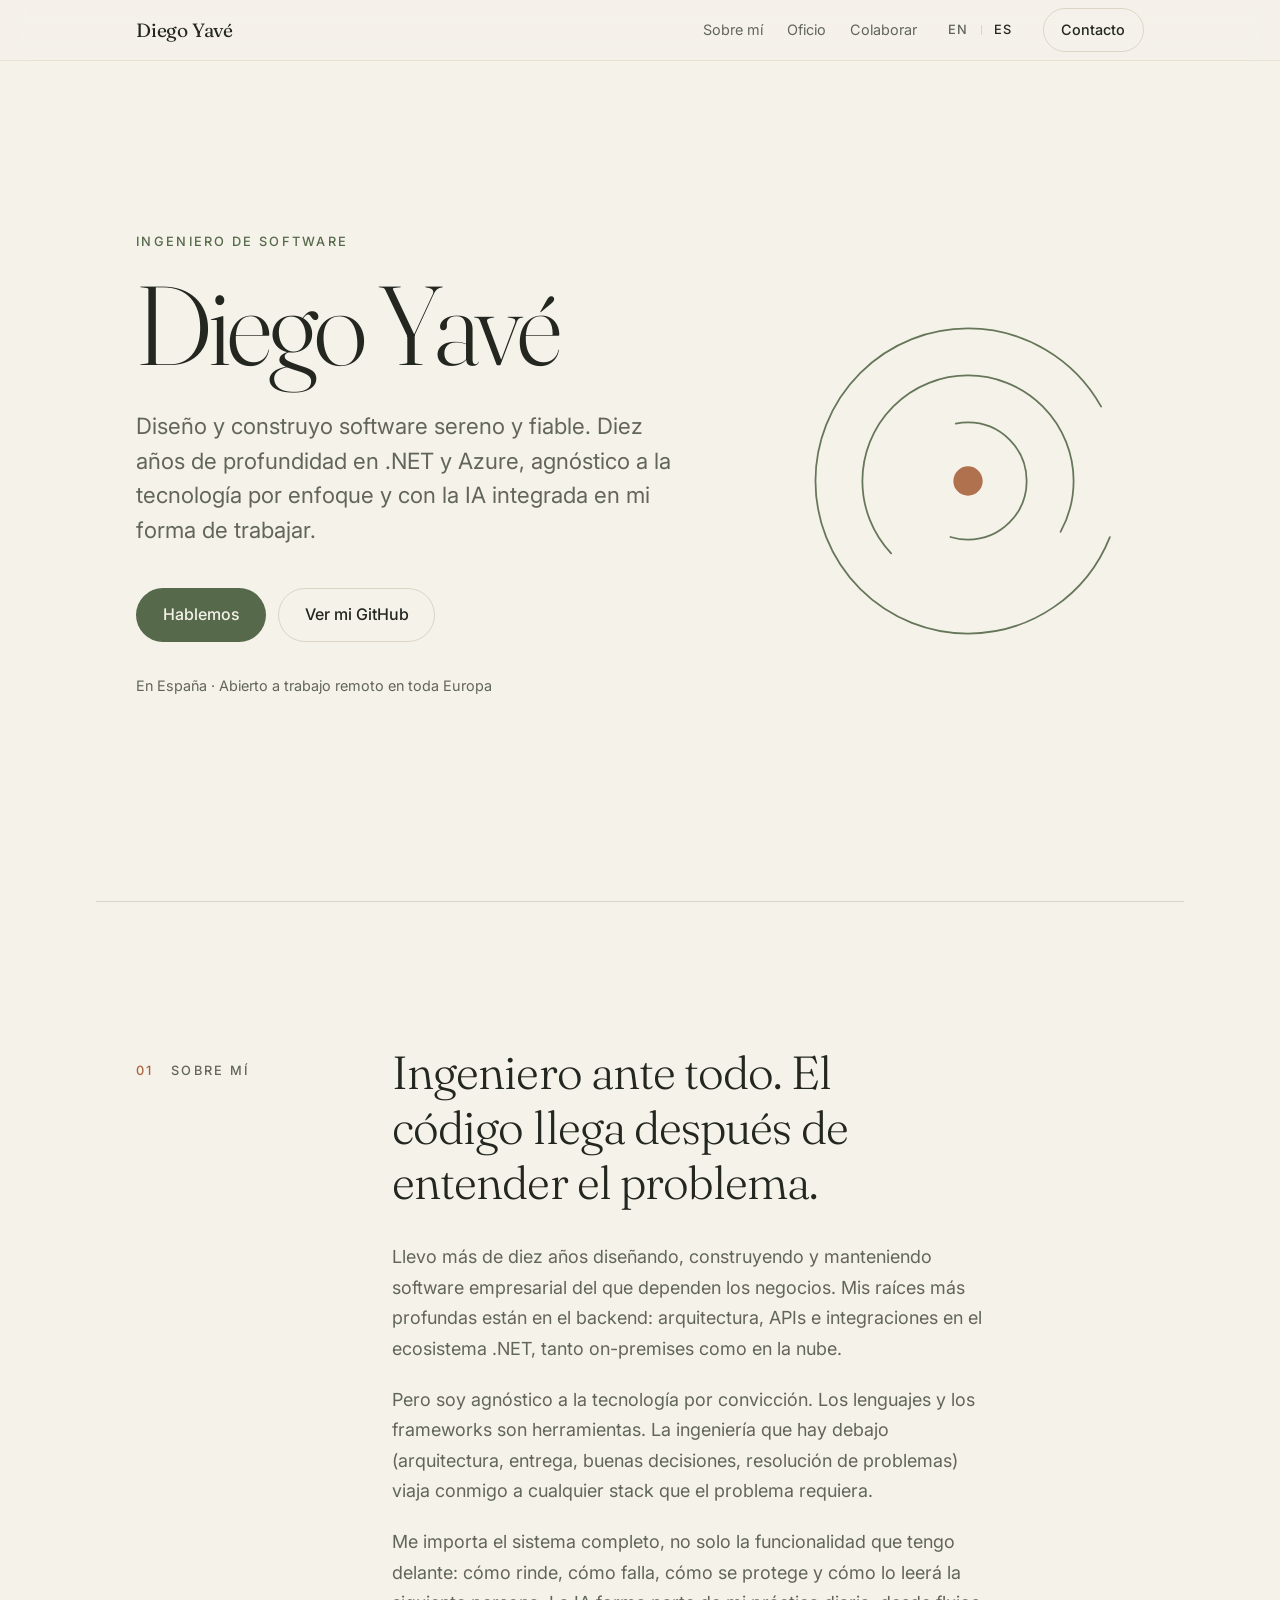
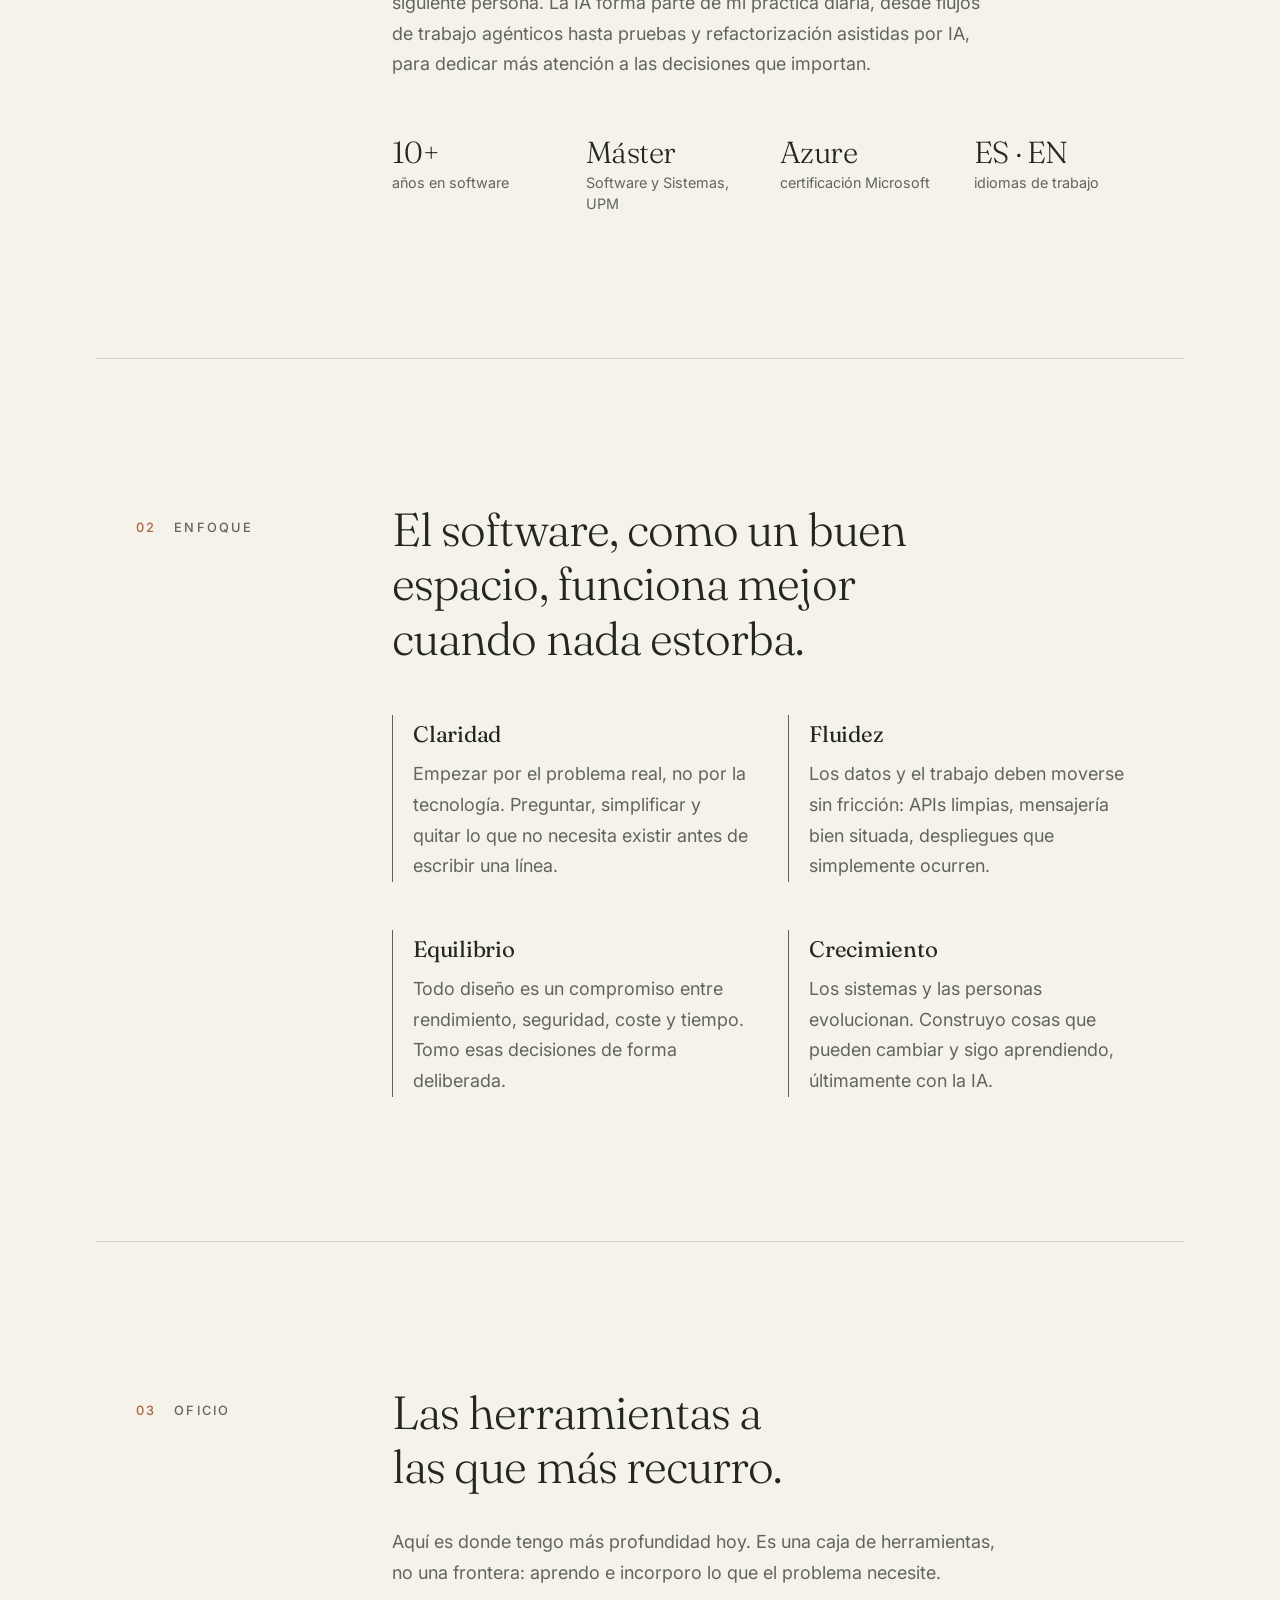
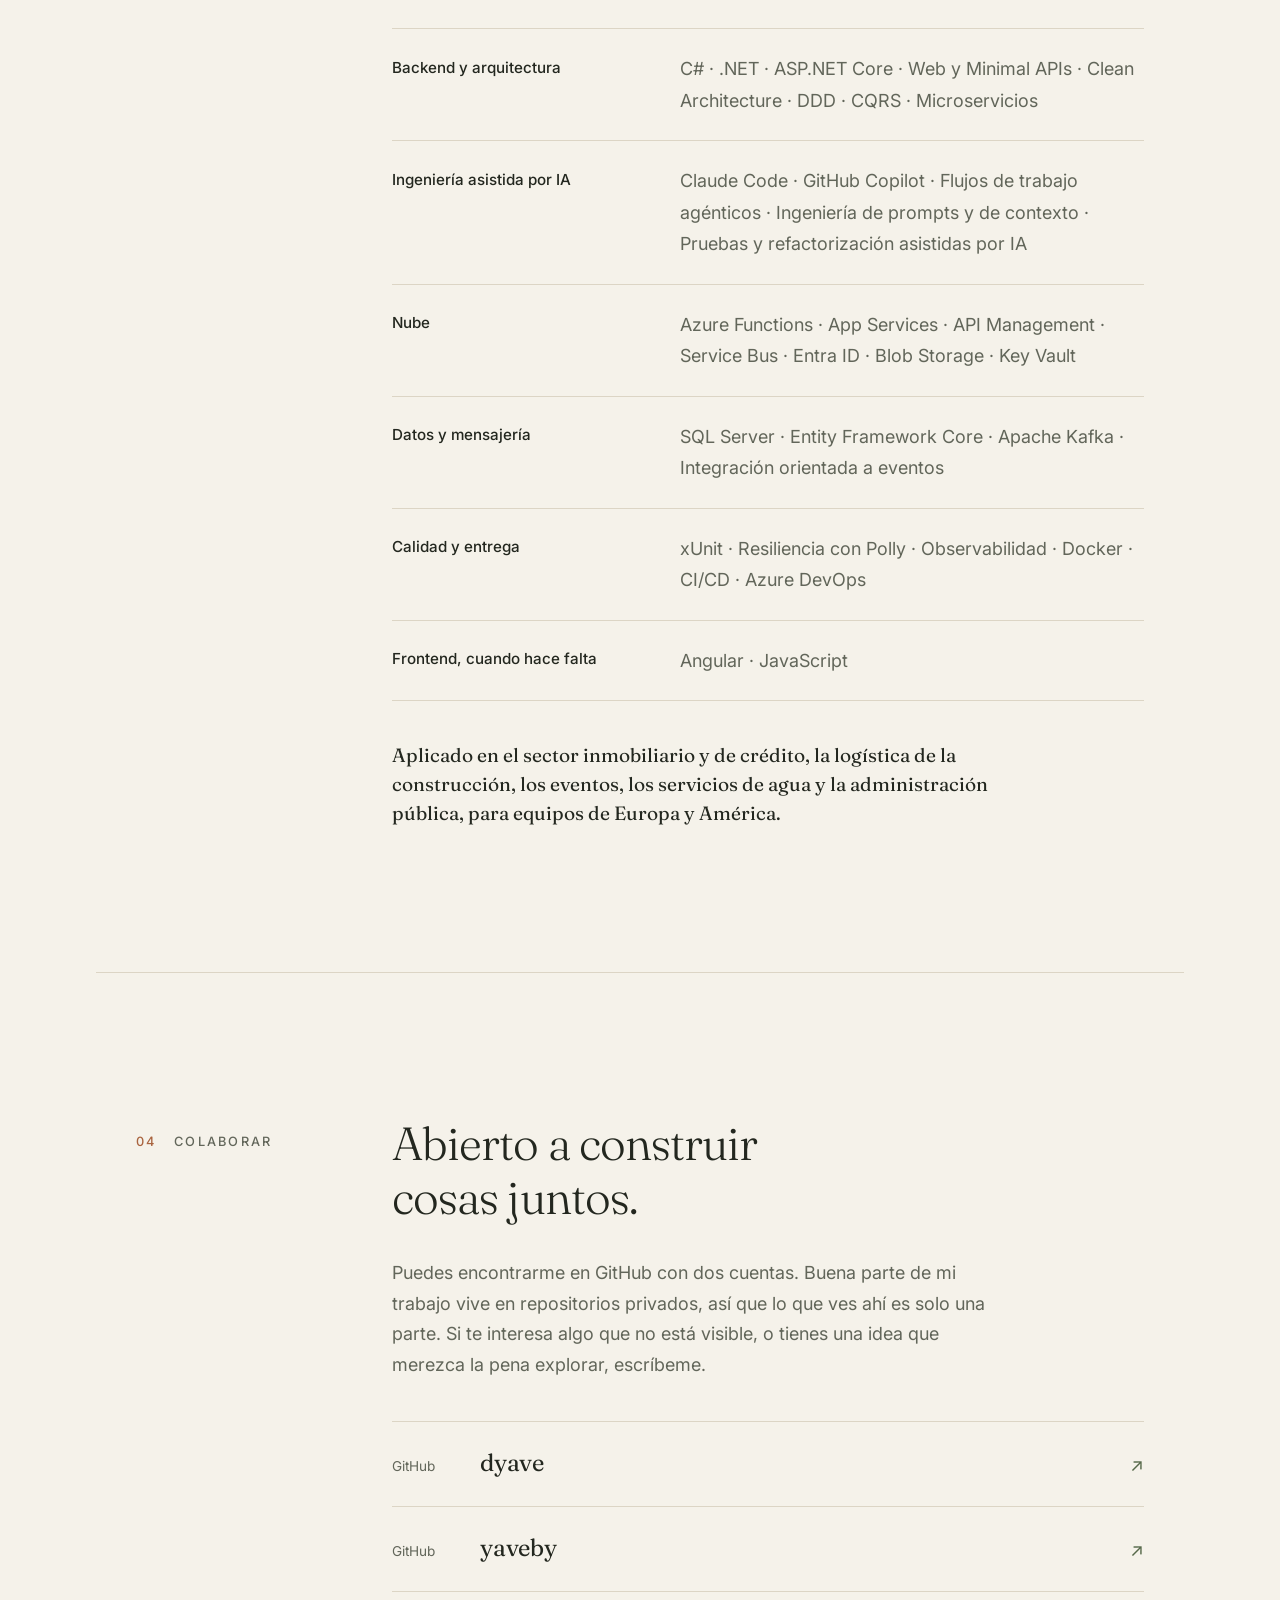
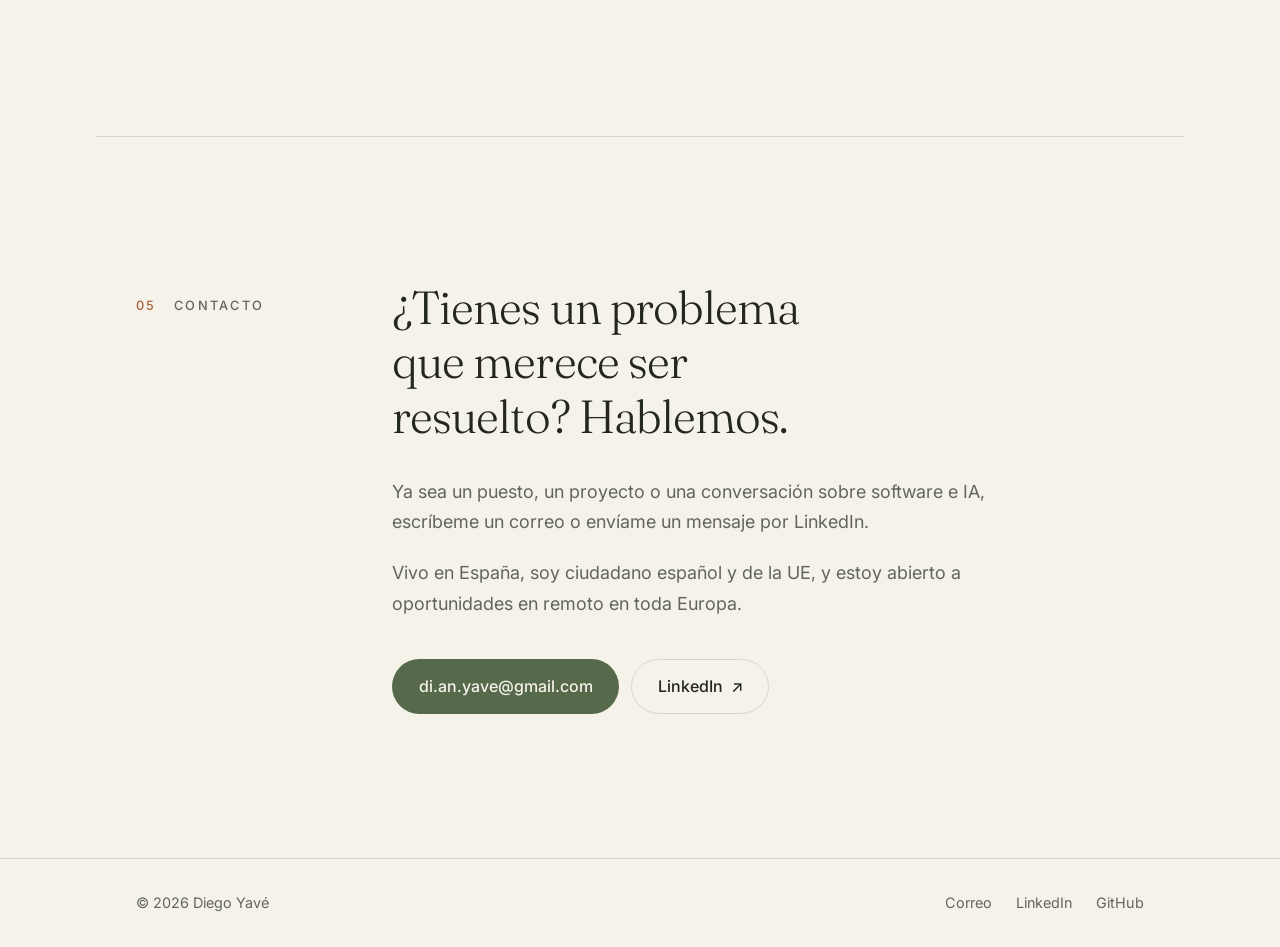
==== es/index.html @ c3388b30 "Add Spanish version and language switch Also reworks the copy to stress a technology-agnostic approa" ====
<!doctype html>
<html lang="es">
<head>
  <meta charset="utf-8">
  <meta name="viewport" content="width=device-width, initial-scale=1, viewport-fit=cover">
  <title>Diego Yavé — Ingeniero de software</title>
  <meta name="description" content="Diego Yavé es ingeniero de software con más de 10 años de experiencia: profundo en .NET y Azure, agnóstico a la tecnología por enfoque y con la IA integrada en su forma de trabajar.">
  <meta name="author" content="Diego Yavé">
  <meta name="theme-color" content="#f5f2ea" media="(prefers-color-scheme: light)">
  <meta name="theme-color" content="#171a15" media="(prefers-color-scheme: dark)">
  <link rel="canonical" href="https://yaveby.github.io/es/">
  <link rel="alternate" hreflang="en" href="https://yaveby.github.io/">
  <link rel="alternate" hreflang="es" href="https://yaveby.github.io/es/">
  <link rel="alternate" hreflang="x-default" href="https://yaveby.github.io/">

  <meta property="og:type" content="website">
  <meta property="og:locale" content="es_ES">
  <meta property="og:locale:alternate" content="en_GB">
  <meta property="og:url" content="https://yaveby.github.io/es/">
  <meta property="og:title" content="Diego Yavé — Ingeniero de software">
  <meta property="og:description" content="Software sereno y fiable. Diez años de profundidad en .NET y Azure, agnóstico a la tecnología por enfoque y con la IA integrada.">
  <meta name="twitter:card" content="summary">

  <link rel="icon" href="../favicon.svg" type="image/svg+xml">
  <link rel="preconnect" href="https://fonts.googleapis.com">
  <link rel="preconnect" href="https://fonts.gstatic.com" crossorigin>
  <link rel="stylesheet" href="https://fonts.googleapis.com/css2?family=Fraunces:opsz,wght@9..144,300..500&family=Inter:wght@400;500&display=swap">
  <link rel="stylesheet" href="../styles.css">
  <script>document.documentElement.classList.add('js');</script>
</head>
<body>
  <a class="skip" href="#main">Saltar al contenido</a>

  <header class="site-header">
    <div class="wrap bar">
      <a class="wordmark" href="#top" aria-label="Diego Yavé, volver arriba">Diego Yavé</a>
      <nav aria-label="Secciones">
        <a class="nav-link" href="#about">Sobre mí</a>
        <a class="nav-link" href="#craft">Oficio</a>
        <a class="nav-link" href="#collaborate">Colaborar</a>
        <span class="lang" role="group" aria-label="Idioma">
          <a href="../" lang="en" hreflang="en" aria-label="English version">EN</a>
          <span aria-current="true">ES</span>
        </span>
        <a class="nav-cta" href="#contact">Contacto</a>
      </nav>
    </div>
  </header>

  <main id="main">
    <!-- Hero -->
    <section class="hero wrap" id="top">
      <svg class="emblem" viewBox="0 0 120 120" aria-hidden="true" focusable="false">
        <circle cx="60" cy="60" r="52" pathLength="100" stroke-dasharray="86 14" stroke-dashoffset="-6"/>
        <circle cx="60" cy="60" r="36" pathLength="100" stroke-dasharray="70 30" stroke-dashoffset="-38"/>
        <circle cx="60" cy="60" r="20" pathLength="100" stroke-dasharray="58 42" stroke-dashoffset="-72"/>
        <circle class="seed" cx="60" cy="60" r="5"/>
      </svg>
      <p class="eyebrow">Ingeniero de software</p>
      <h1>Diego Yavé</h1>
      <p class="lede">
        Diseño y construyo software sereno y fiable. Diez años de profundidad en .NET y Azure,
        agnóstico a la tecnología por enfoque y con la IA integrada en mi forma de trabajar.
      </p>
      <div class="actions">
        <a class="btn btn-solid" href="#contact">Hablemos</a>
        <a class="btn btn-quiet" href="#collaborate">Ver mi GitHub</a>
      </div>
      <p class="meta">En España · Abierto a trabajo remoto en toda Europa</p>
    </section>

    <!-- Sobre mí -->
    <section class="section wrap" id="about">
      <p class="label reveal"><span>01</span> Sobre mí</p>
      <div class="body">
        <h2 class="reveal">Ingeniero ante todo. El código llega después de entender el problema.</h2>
        <p class="reveal">
          Llevo más de diez años diseñando, construyendo y manteniendo software empresarial del que dependen los negocios.
          Mis raíces más profundas están en el backend: arquitectura, APIs e integraciones en el ecosistema .NET,
          tanto on-premises como en la nube.
        </p>
        <p class="reveal">
          Pero soy agnóstico a la tecnología por convicción. Los lenguajes y los frameworks son herramientas.
          La ingeniería que hay debajo (arquitectura, entrega, buenas decisiones, resolución de problemas)
          viaja conmigo a cualquier stack que el problema requiera.
        </p>
        <p class="reveal">
          Me importa el sistema completo, no solo la funcionalidad que tengo delante: cómo rinde, cómo falla,
          cómo se protege y cómo lo leerá la siguiente persona. La IA forma parte de mi práctica diaria, desde
          flujos de trabajo agénticos hasta pruebas y refactorización asistidas por IA, para dedicar más
          atención a las decisiones que importan.
        </p>
        <ul class="facts reveal">
          <li><strong>10+</strong><span>años en software</span></li>
          <li><strong>Máster</strong><span>Software y Sistemas, UPM</span></li>
          <li><strong>Azure</strong><span>certificación Microsoft</span></li>
          <li><strong>ES · EN</strong><span>idiomas de trabajo</span></li>
        </ul>
      </div>
    </section>

    <!-- Enfoque -->
    <section class="section wrap" id="approach">
      <p class="label reveal"><span>02</span> Enfoque</p>
      <div class="body">
        <h2 class="reveal">El software, como un buen espacio, funciona mejor cuando nada estorba.</h2>
        <ol class="principles">
          <li class="reveal">
            <h3>Claridad</h3>
            <p>Empezar por el problema real, no por la tecnología. Preguntar, simplificar y quitar lo que no necesita existir antes de escribir una línea.</p>
          </li>
          <li class="reveal">
            <h3>Fluidez</h3>
            <p>Los datos y el trabajo deben moverse sin fricción: APIs limpias, mensajería bien situada, despliegues que simplemente ocurren.</p>
          </li>
          <li class="reveal">
            <h3>Equilibrio</h3>
            <p>Todo diseño es un compromiso entre rendimiento, seguridad, coste y tiempo. Tomo esas decisiones de forma deliberada.</p>
          </li>
          <li class="reveal">
            <h3>Crecimiento</h3>
            <p>Los sistemas y las personas evolucionan. Construyo cosas que pueden cambiar y sigo aprendiendo, últimamente con la IA.</p>
          </li>
        </ol>
      </div>
    </section>

    <!-- Oficio -->
    <section class="section wrap" id="craft">
      <p class="label reveal"><span>03</span> Oficio</p>
      <div class="body">
        <h2 class="reveal">Las herramientas a las que más recurro.</h2>
        <p class="reveal">
          Aquí es donde tengo más profundidad hoy. Es una caja de herramientas, no una frontera:
          aprendo e incorporo lo que el problema necesite.
        </p>
        <dl class="craft">
          <div class="reveal">
            <dt>Backend y arquitectura</dt>
            <dd>C# · .NET · ASP.NET Core · Web y Minimal APIs · Clean Architecture · DDD · CQRS · Microservicios</dd>
          </div>
          <div class="reveal">
            <dt>Ingeniería asistida por IA</dt>
            <dd>Claude Code · GitHub Copilot · Flujos de trabajo agénticos · Ingeniería de prompts y de contexto · Pruebas y refactorización asistidas por IA</dd>
          </div>
          <div class="reveal">
            <dt>Nube</dt>
            <dd>Azure Functions · App Services · API Management · Service Bus · Entra ID · Blob Storage · Key Vault</dd>
          </div>
          <div class="reveal">
            <dt>Datos y mensajería</dt>
            <dd>SQL Server · Entity Framework Core · Apache Kafka · Integración orientada a eventos</dd>
          </div>
          <div class="reveal">
            <dt>Calidad y entrega</dt>
            <dd>xUnit · Resiliencia con Polly · Observabilidad · Docker · CI/CD · Azure DevOps</dd>
          </div>
          <div class="reveal">
            <dt>Frontend, cuando hace falta</dt>
            <dd>Angular · JavaScript</dd>
          </div>
        </dl>

        <p class="note reveal">
          Aplicado en el sector inmobiliario y de crédito, la logística de la construcción, los eventos,
          los servicios de agua y la administración pública, para equipos de Europa y América.
        </p>
      </div>
    </section>

    <!-- Colaborar -->
    <section class="section wrap" id="collaborate">
      <p class="label reveal"><span>04</span> Colaborar</p>
      <div class="body">
        <h2 class="reveal">Abierto a construir cosas juntos.</h2>
        <p class="reveal">
          Puedes encontrarme en GitHub con dos cuentas. Buena parte de mi trabajo vive en repositorios privados,
          así que lo que ves ahí es solo una parte. Si te interesa algo que no está visible, o tienes una idea
          que merezca la pena explorar, escríbeme.
        </p>
        <ul class="links reveal">
          <li>
            <a href="https://github.com/dyave" target="_blank" rel="noopener">
              <span class="links-k">GitHub</span>
              <span class="links-v">dyave</span>
              <span class="arrow" aria-hidden="true">↗</span>
            </a>
          </li>
          <li>
            <a href="https://github.com/yaveby" target="_blank" rel="noopener">
              <span class="links-k">GitHub</span>
              <span class="links-v">yaveby</span>
              <span class="arrow" aria-hidden="true">↗</span>
            </a>
          </li>
        </ul>
      </div>
    </section>

    <!-- Contacto -->
    <section class="section wrap contact" id="contact">
      <p class="label reveal"><span>05</span> Contacto</p>
      <div class="body">
        <h2 class="reveal">¿Tienes un problema que merece ser resuelto? Hablemos.</h2>
        <p class="reveal">
          Ya sea un puesto, un proyecto o una conversación sobre software e IA,
          escríbeme un correo o envíame un mensaje por LinkedIn.
        </p>
        <p class="reveal">
          Vivo en España, soy ciudadano español y de la UE, y estoy abierto a oportunidades en remoto en toda Europa.
        </p>
        <div class="actions reveal">
          <a class="btn btn-solid" href="mailto:di.an.yave@gmail.com">di.an.yave@gmail.com</a>
          <a class="btn btn-quiet" href="https://www.linkedin.com/in/diego-yave/" target="_blank" rel="noopener">LinkedIn <span aria-hidden="true">↗</span></a>
        </div>
      </div>
    </section>
  </main>

  <footer class="site-footer">
    <div class="wrap foot">
      <p>© 2026 Diego Yavé</p>
      <p>
        <a href="mailto:di.an.yave@gmail.com">Correo</a>
        <a href="https://www.linkedin.com/in/diego-yave/" target="_blank" rel="noopener">LinkedIn</a>
        <a href="https://github.com/dyave" target="_blank" rel="noopener">GitHub</a>
      </p>
    </div>
  </footer>

  <script src="../script.js" defer></script>
</body>
</html>
---- styles.css ----
/* Diego Yavé — personal site
   Mobile-first. Natural palette: paper, ink, moss, clay. */

:root {
  --bg: #f5f2ea;
  --surface: #ede8dc;
  --ink: #23271f;
  --muted: #62665a;
  --line: #dcd5c5;
  --accent: #56694a;
  --clay: #a9643f;
  --on-accent: #f5f2ea;

  --serif: "Fraunces", "Iowan Old Style", "Palatino Linotype", Georgia, serif;
  --sans: "Inter", system-ui, -apple-system, "Segoe UI", Roboto, sans-serif;

  --gutter: 1.5rem;
  --space: clamp(4.5rem, 14vw, 9rem);
}

@media (prefers-color-scheme: dark) {
  :root {
    --bg: #171a15;
    --surface: #1f231c;
    --ink: #e9e6dc;
    --muted: #a5a899;
    --line: #31362c;
    --accent: #a6b895;
    --clay: #d39674;
    --on-accent: #171a15;
  }
}

*, *::before, *::after { box-sizing: border-box; }

html {
  scroll-behavior: smooth;
  scroll-padding-top: 4.5rem;
  -webkit-text-size-adjust: 100%;
}

body {
  margin: 0;
  background: var(--bg);
  color: var(--ink);
  font-family: var(--sans);
  font-size: 1.0625rem;
  line-height: 1.7;
  -webkit-font-smoothing: antialiased;
  text-rendering: optimizeLegibility;
}

h1, h2, h3, p, ul, ol, dl, dd { margin: 0; padding: 0; }
ul, ol { list-style: none; }
a { color: inherit; text-decoration: none; }

:focus-visible {
  outline: 2px solid var(--accent);
  outline-offset: 3px;
  border-radius: 4px;
}

.wrap {
  width: 100%;
  max-width: 68rem;
  margin-inline: auto;
  padding-inline: max(var(--gutter), env(safe-area-inset-left)) max(var(--gutter), env(safe-area-inset-right));
}

.skip {
  position: absolute;
  left: 1rem;
  top: -4rem;
  z-index: 20;
  padding: .6rem 1rem;
  background: var(--ink);
  color: var(--bg);
  border-radius: 999px;
}
.skip:focus { top: 1rem; }

/* Header ---------------------------------------------------- */

.site-header {
  position: sticky;
  top: 0;
  z-index: 10;
  background: color-mix(in srgb, var(--bg) 86%, transparent);
  -webkit-backdrop-filter: blur(12px);
  backdrop-filter: blur(12px);
  border-bottom: 1px solid color-mix(in srgb, var(--line) 60%, transparent);
}

.bar {
  display: flex;
  align-items: center;
  justify-content: space-between;
  min-height: 3.75rem;
}

.wordmark {
  font-family: var(--serif);
  font-size: 1.2rem;
  letter-spacing: -.01em;
  padding-block: .6rem;
}

nav { display: flex; align-items: center; gap: 1rem; }

.lang {
  display: inline-flex;
  align-items: center;
  font-size: .8rem;
  font-weight: 500;
  letter-spacing: .08em;
}
.lang > * { padding: .7rem .4rem; }
.lang [aria-current] { color: var(--ink); }
.lang a { color: var(--muted); transition: color .2s; }
.lang a:hover { color: var(--accent); }
.lang > * + *::before {
  content: "";
  display: inline-block;
  width: 1px;
  height: .8em;
  margin-right: .8rem;
  background: var(--line);
  vertical-align: -.05em;
}

.nav-link {
  display: none;
  font-size: .9rem;
  color: var(--muted);
  padding-block: .6rem;
  transition: color .2s;
}
.nav-link:hover { color: var(--ink); }

.nav-cta {
  font-size: .9rem;
  font-weight: 500;
  padding: .55rem 1.1rem;
  border: 1px solid var(--line);
  border-radius: 999px;
  transition: border-color .2s, background-color .2s;
}
.nav-cta:hover { border-color: var(--accent); background: var(--surface); }

/* Hero ------------------------------------------------------ */

.hero {
  padding-block: clamp(3.5rem, 12vw, 7rem) var(--space);
  min-height: calc(100svh - 3.75rem);
  display: flex;
  flex-direction: column;
  justify-content: center;
}

.emblem {
  width: 5.5rem;
  height: 5.5rem;
  margin-bottom: 2.5rem;
  fill: none;
  stroke: var(--accent);
  stroke-width: 1.25;
  stroke-linecap: round;
}
.emblem .seed { fill: var(--clay); stroke: none; }

.eyebrow {
  font-size: .8rem;
  font-weight: 500;
  letter-spacing: .18em;
  text-transform: uppercase;
  color: var(--accent);
  margin-bottom: 1rem;
}

h1 {
  font-family: var(--serif);
  font-weight: 300;
  font-size: clamp(3.25rem, 15vw, 7rem);
  line-height: 1;
  letter-spacing: -.035em;
}

.lede {
  margin-top: 1.75rem;
  max-width: 34rem;
  font-size: clamp(1.15rem, 4.4vw, 1.4rem);
  line-height: 1.55;
  color: var(--muted);
}

.actions {
  display: flex;
  flex-direction: column;
  gap: .75rem;
  margin-top: 2.5rem;
}

.meta {
  margin-top: 2rem;
  font-size: .9rem;
  color: var(--muted);
}

.btn {
  display: inline-flex;
  align-items: center;
  justify-content: center;
  gap: .5rem;
  min-height: 3.25rem;
  padding: .8rem 1.6rem;
  border-radius: 999px;
  font-weight: 500;
  font-size: 1rem;
  border: 1px solid transparent;
  transition: transform .2s, background-color .2s, border-color .2s;
}
.btn:active { transform: scale(.98); }
.btn-solid { background: var(--accent); color: var(--on-accent); }
.btn-solid:hover { background: color-mix(in srgb, var(--accent) 88%, var(--ink)); }
.btn-quiet { border-color: var(--line); }
.btn-quiet:hover { border-color: var(--accent); background: var(--surface); }

/* Sections -------------------------------------------------- */

.section {
  padding-block: var(--space);
  border-top: 1px solid var(--line);
}

.label {
  font-size: .8rem;
  font-weight: 500;
  letter-spacing: .18em;
  text-transform: uppercase;
  color: var(--muted);
  margin-bottom: 2rem;
}
.label span { color: var(--clay); margin-right: .75rem; }

h2 {
  font-family: var(--serif);
  font-weight: 300;
  font-size: clamp(1.85rem, 7.2vw, 2.9rem);
  line-height: 1.18;
  letter-spacing: -.02em;
  max-width: 22ch;
  margin-bottom: 2rem;
  text-wrap: balance;
}

.body > p {
  max-width: 38rem;
  color: var(--muted);
}
.body > p + p { margin-top: 1.25rem; }

/* Facts */
.facts {
  display: grid;
  grid-template-columns: 1fr 1fr;
  gap: 2rem 1.5rem;
  margin-top: 3.5rem;
}
.facts li { display: flex; flex-direction: column; gap: .25rem; }
.facts strong {
  font-family: var(--serif);
  font-weight: 300;
  font-size: 1.9rem;
  line-height: 1.1;
  letter-spacing: -.02em;
}
.facts span { font-size: .9rem; color: var(--muted); line-height: 1.4; }

/* Principles */
.principles {
  display: grid;
  gap: 2.75rem;
  margin-top: 3rem;
  counter-reset: p;
}
.principles li {
  counter-increment: p;
  padding-left: 1.25rem;
  border-left: 1px solid var(--accent);
}
.principles h3 {
  font-family: var(--serif);
  font-weight: 400;
  font-size: 1.4rem;
  letter-spacing: -.01em;
  margin-bottom: .4rem;
}
.principles p { color: var(--muted); max-width: 30rem; }

/* Craft */
.craft { margin-top: 2.5rem; border-bottom: 1px solid var(--line); }
.craft > div {
  padding-block: 1.5rem;
  border-top: 1px solid var(--line);
}
.craft dt {
  font-weight: 500;
  font-size: .95rem;
  margin-bottom: .45rem;
}
.craft dd { color: var(--muted); line-height: 1.75; }

.note {
  margin-top: 2.5rem;
  font-family: var(--serif);
  font-size: 1.2rem;
  line-height: 1.5;
  color: var(--ink) !important;
}

/* Link list */
.links { margin-top: 2.5rem; border-bottom: 1px solid var(--line); }
.links a {
  display: flex;
  align-items: baseline;
  gap: 1rem;
  padding-block: 1.35rem;
  border-top: 1px solid var(--line);
  transition: padding .25s;
}
.links-k { font-size: .85rem; color: var(--muted); width: 4.5rem; }
.links-v {
  font-family: var(--serif);
  font-size: 1.5rem;
  letter-spacing: -.01em;
  flex: 1;
}
.arrow { color: var(--accent); transition: transform .25s; }
.links a:hover { padding-inline: .5rem; }
.links a:hover .arrow { transform: translate(2px, -2px); }

/* Contact */
.contact h2 { max-width: 18ch; }

/* Footer ---------------------------------------------------- */

.site-footer {
  border-top: 1px solid var(--line);
  padding-block: 2rem calc(2rem + env(safe-area-inset-bottom));
  font-size: .9rem;
  color: var(--muted);
}
.foot {
  display: flex;
  flex-wrap: wrap;
  justify-content: space-between;
  gap: .75rem 1.5rem;
}
.foot a { margin-left: 1.25rem; padding-block: .5rem; }
.foot a:first-child { margin-left: 0; }
.foot a:hover { color: var(--ink); }

/* Reveal on scroll (only when JS is running) ---------------- */

.js .reveal {
  opacity: 0;
  transform: translateY(14px);
  transition: opacity .8s ease, transform .8s ease;
}
.js .reveal.in { opacity: 1; transform: none; }

@media (prefers-reduced-motion: reduce) {
  html { scroll-behavior: auto; }
  .js .reveal { opacity: 1; transform: none; transition: none; }
  * { transition: none !important; }
}

/* Wider screens --------------------------------------------- */

@media (min-width: 40rem) {
  :root { --gutter: 2.5rem; }
  .actions { flex-direction: row; }
  .facts { grid-template-columns: repeat(4, 1fr); }
  .principles { grid-template-columns: 1fr 1fr; gap: 3rem 2.5rem; }
  .nav-link { display: inline-block; }
  nav { gap: 1.5rem; }
}

@media (min-width: 60rem) {
  body { font-size: 1.125rem; }
  .hero { position: relative; }
  .emblem {
    position: absolute;
    right: var(--gutter);
    top: 50%;
    width: 22rem;
    height: 22rem;
    margin: 0;
    transform: translateY(-50%);
    stroke-width: .6;
    opacity: .9;
  }
  .section {
    display: grid;
    grid-template-columns: 14rem 1fr;
    gap: 2rem;
  }
  .label { margin: .9rem 0 0; }
  .craft > div {
    display: grid;
    grid-template-columns: 16rem 1fr;
    gap: 2rem;
  }
  .craft dt { margin: 0; padding-top: .1rem; }
}
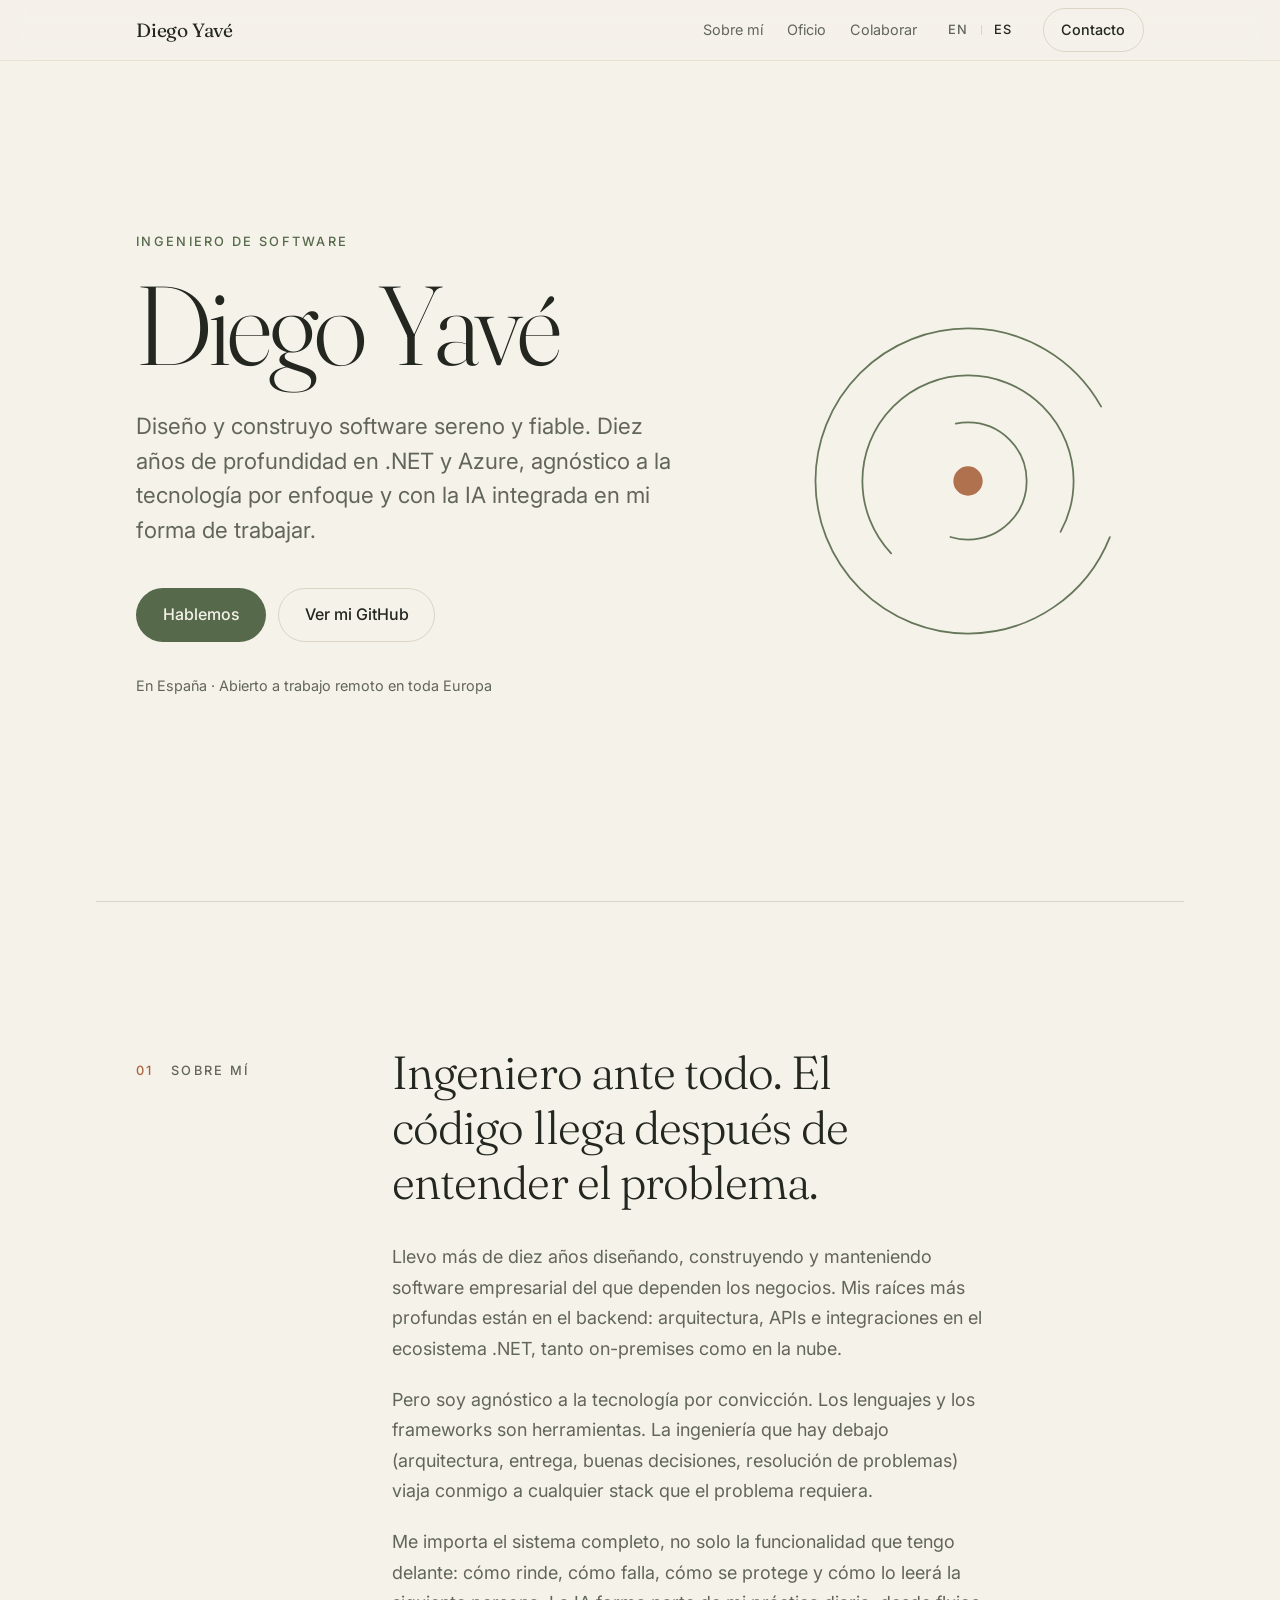
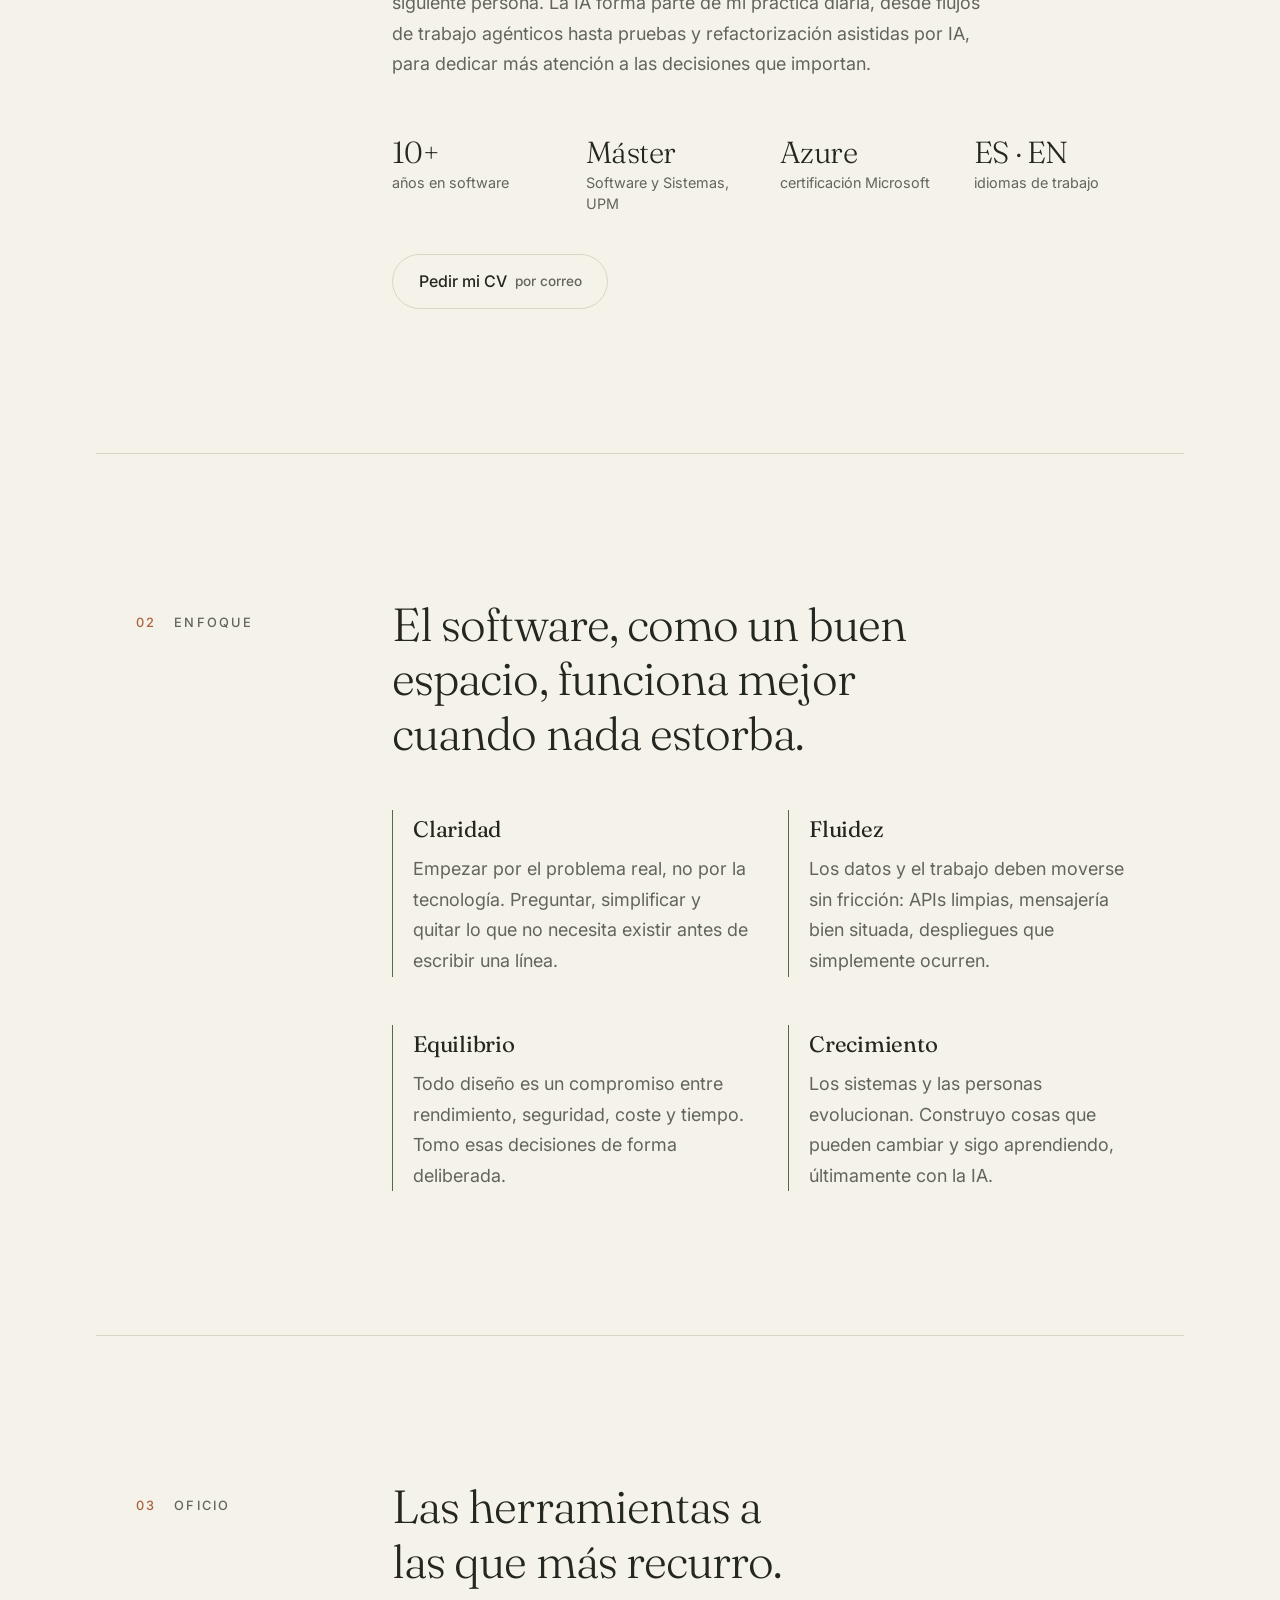
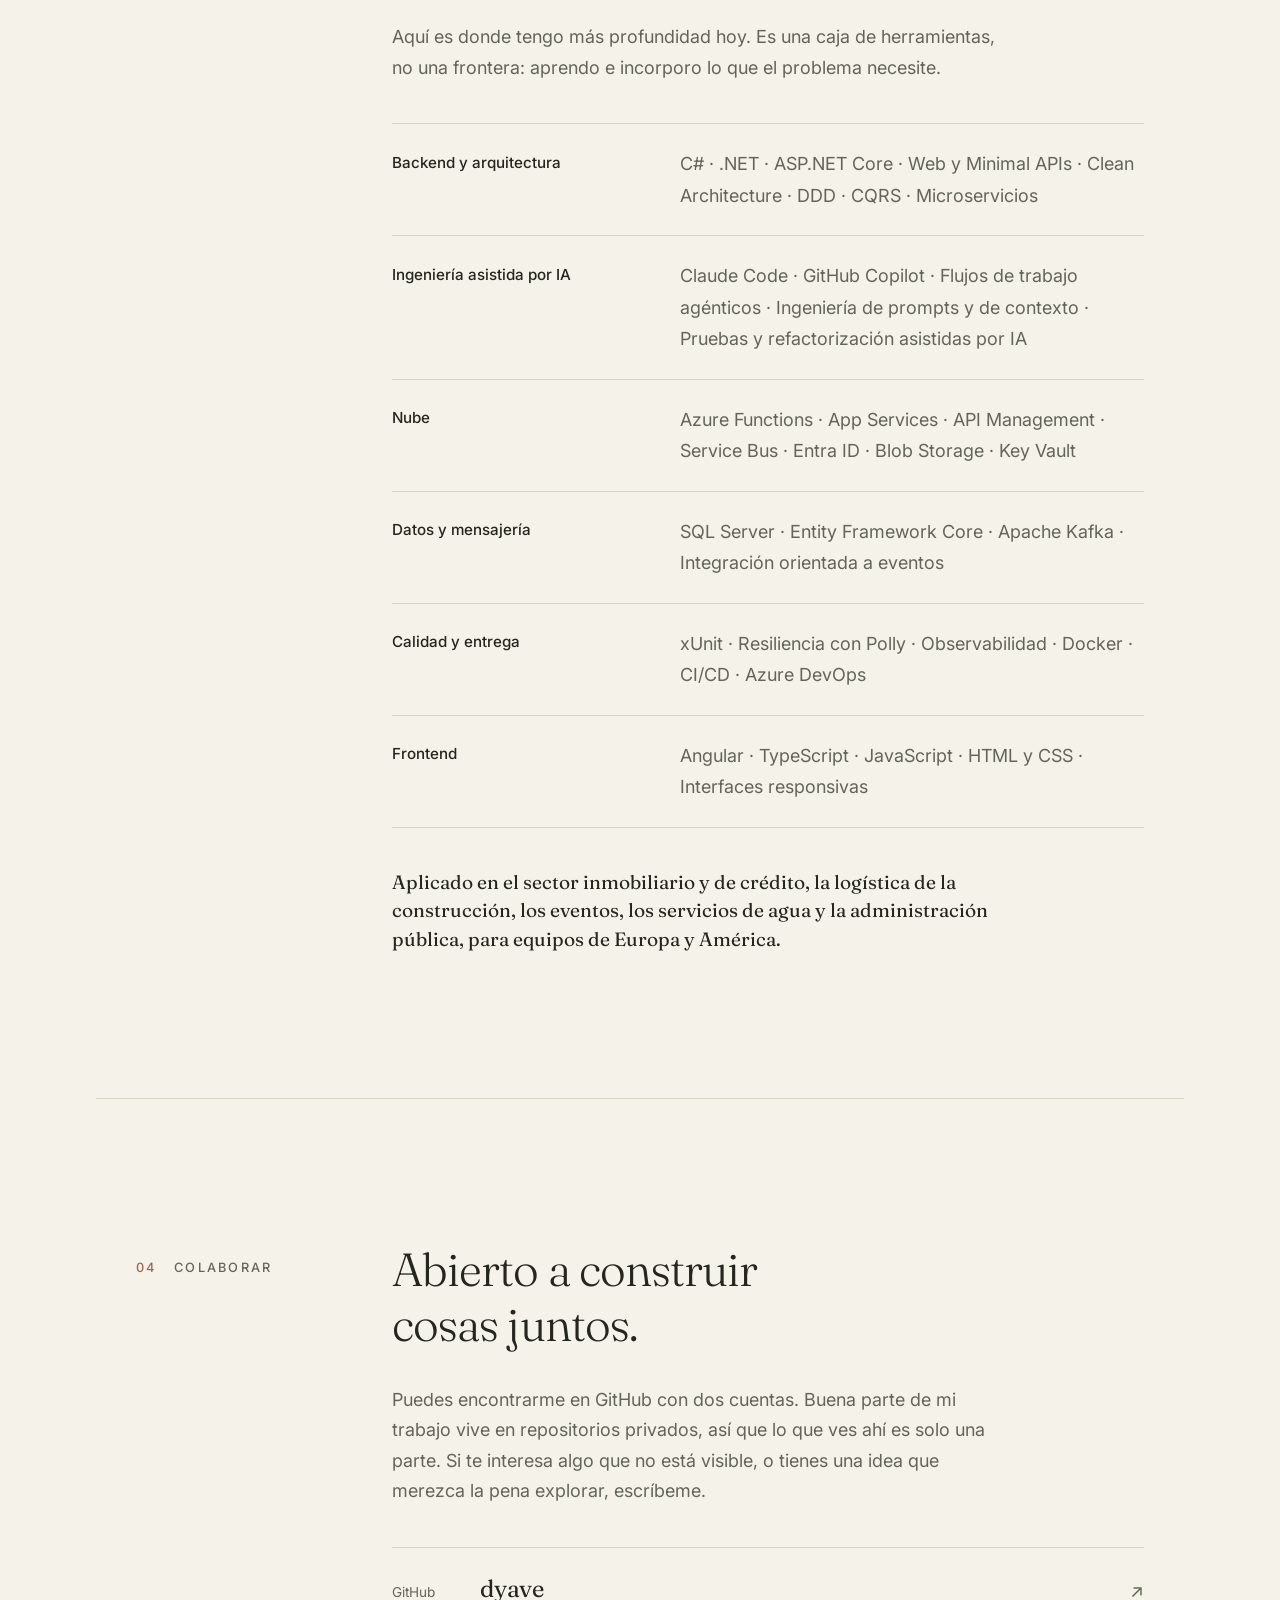
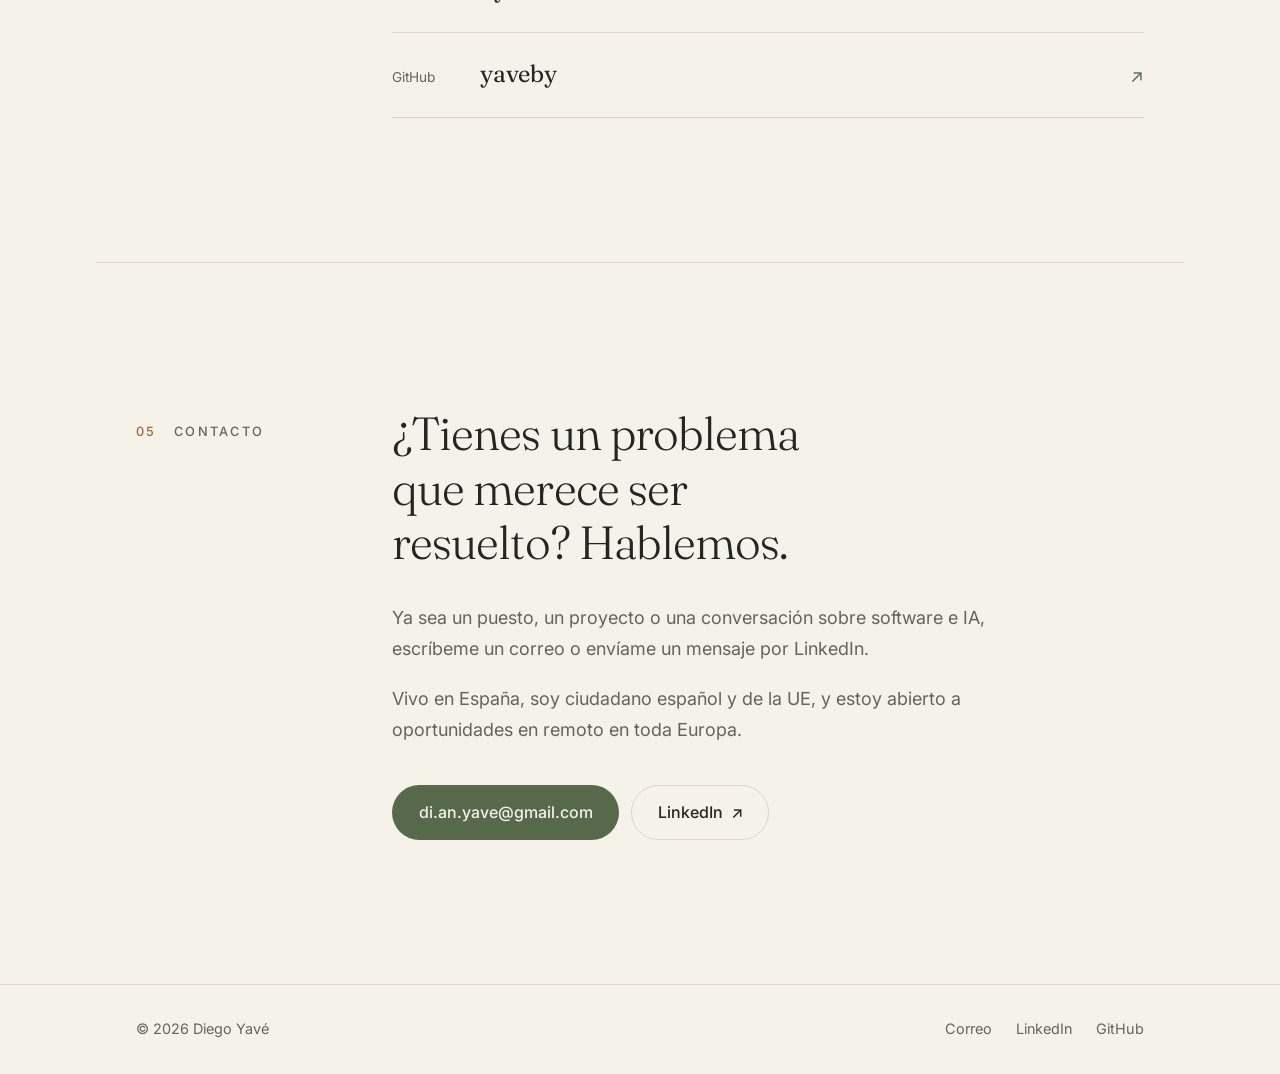
==== commit 074755a8: "Add CV request button and give Frontend its own standing Co-Authored-By: Claude Fable 5.2 <noreply@a" ====
--- a/es/index.html
+++ b/es/index.html
@@ -96,6 +96,9 @@
           <li><strong>Azure</strong><span>certificación Microsoft</span></li>
           <li><strong>ES · EN</strong><span>idiomas de trabajo</span></li>
         </ul>
+        <div class="actions reveal">
+          <a class="btn btn-quiet" href="mailto:di.an.yave@gmail.com?subject=Solicitud%20de%20CV&amp;body=Hola%20Diego%3A%0A%0A%C2%BFPodr%C3%ADas%20enviarme%20tu%20CV%3F%0A">Pedir mi CV <span class="btn-sub">por correo</span></a>
+        </div>
       </div>
     </section>
 
@@ -156,8 +159,8 @@
             <dd>xUnit · Resiliencia con Polly · Observabilidad · Docker · CI/CD · Azure DevOps</dd>
           </div>
           <div class="reveal">
-            <dt>Frontend, cuando hace falta</dt>
-            <dd>Angular · JavaScript</dd>
+            <dt>Frontend</dt>
+            <dd>Angular · TypeScript · JavaScript · HTML y CSS · Interfaces responsivas</dd>
           </div>
         </dl>
 
--- a/styles.css
+++ b/styles.css
@@ -223,6 +223,7 @@
 .btn-solid { background: var(--accent); color: var(--on-accent); }
 .btn-solid:hover { background: color-mix(in srgb, var(--accent) 88%, var(--ink)); }
 .btn-quiet { border-color: var(--line); }
+.btn-sub { font-size: .85rem; color: var(--muted); }
 .btn-quiet:hover { border-color: var(--accent); background: var(--surface); }
 
 /* Sections -------------------------------------------------- */
@@ -379,7 +380,7 @@
 
 @media (min-width: 40rem) {
   :root { --gutter: 2.5rem; }
-  .actions { flex-direction: row; }
+  .actions { flex-direction: row; flex-wrap: wrap; }
   .facts { grid-template-columns: repeat(4, 1fr); }
   .principles { grid-template-columns: 1fr 1fr; gap: 3rem 2.5rem; }
   .nav-link { display: inline-block; }
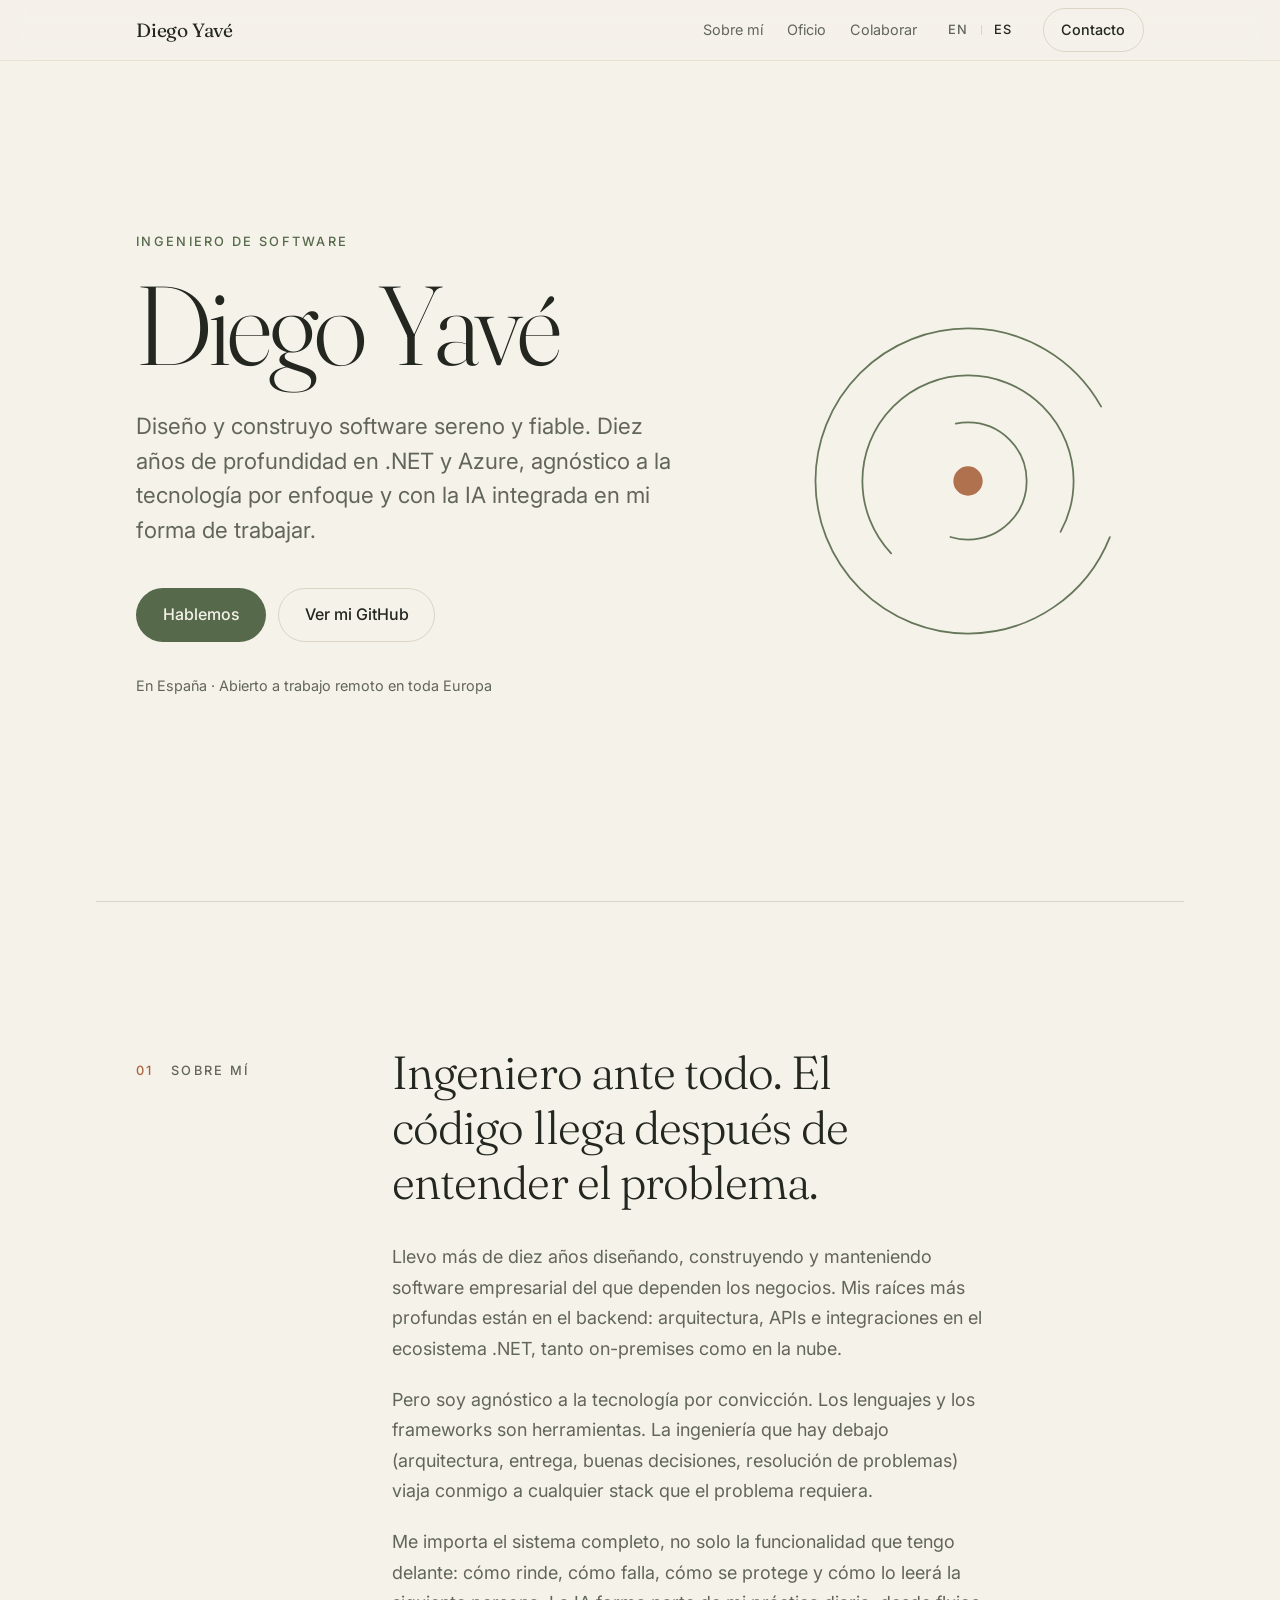
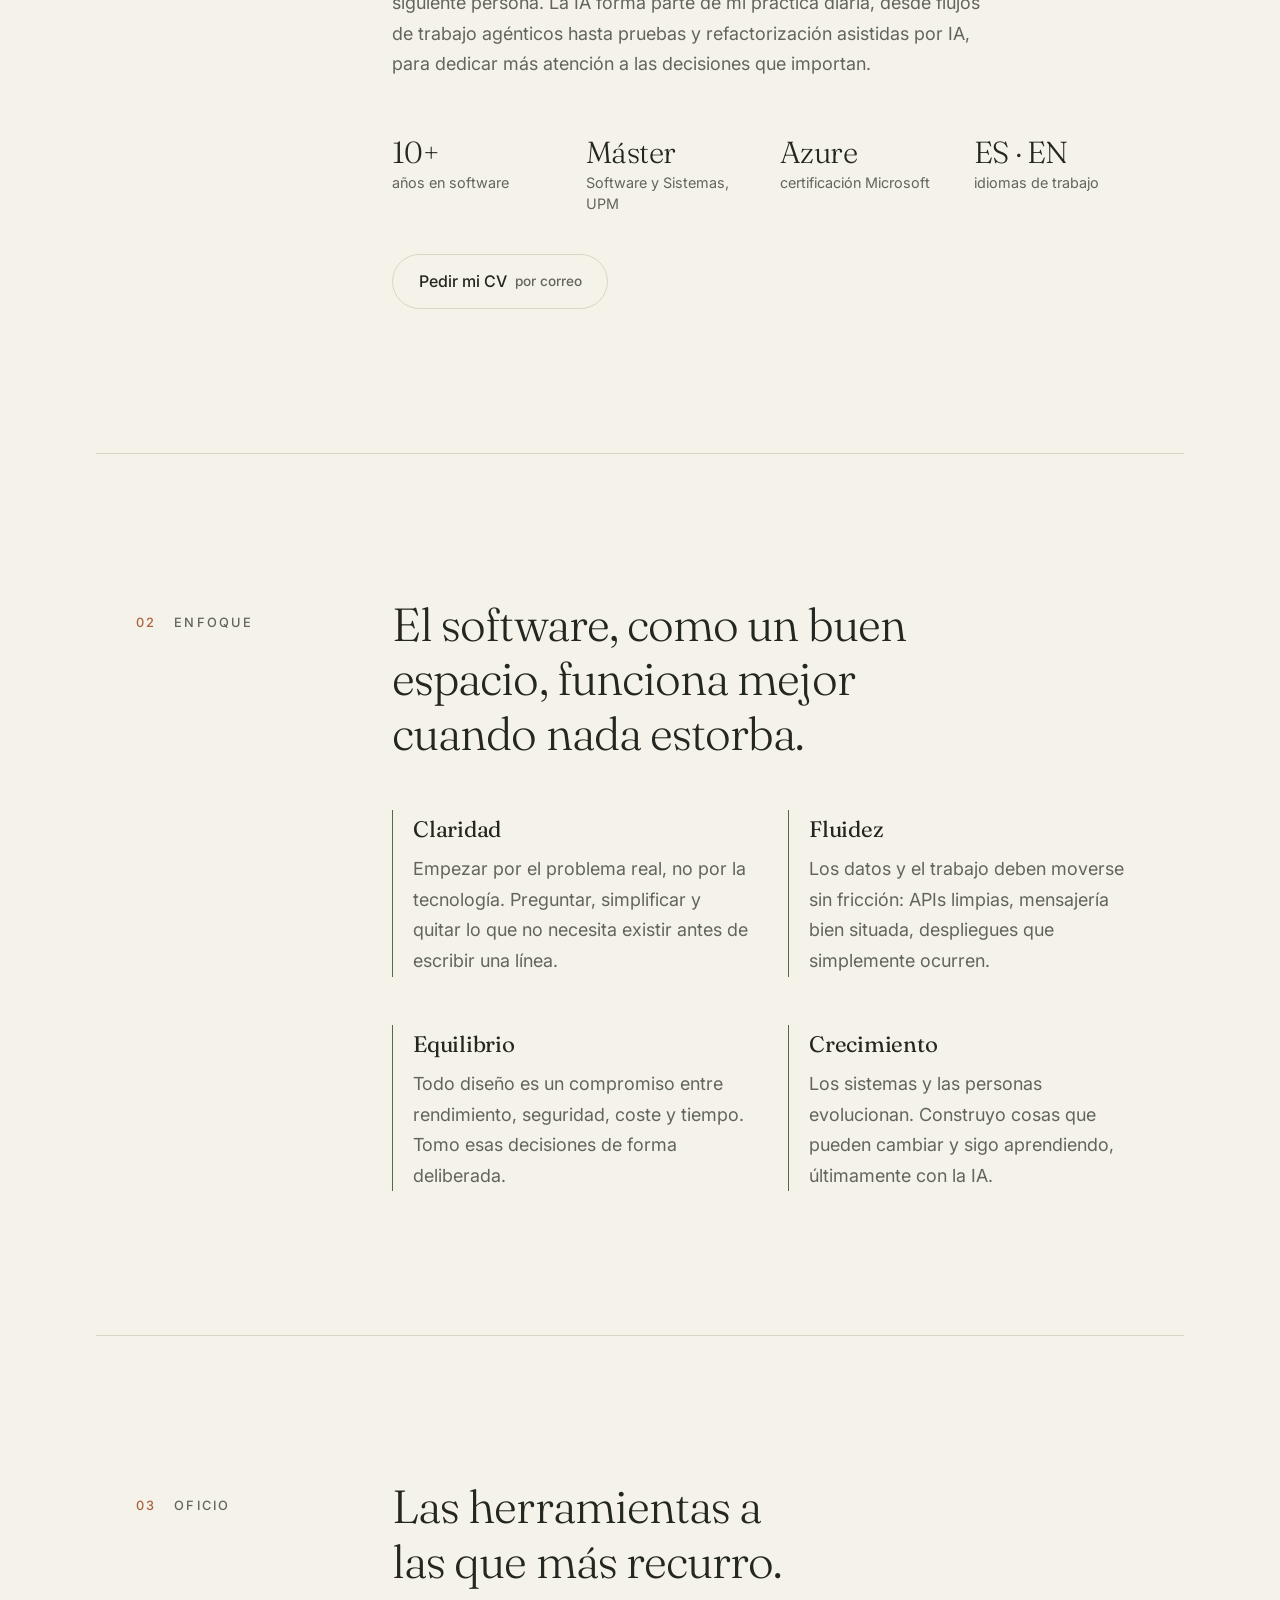
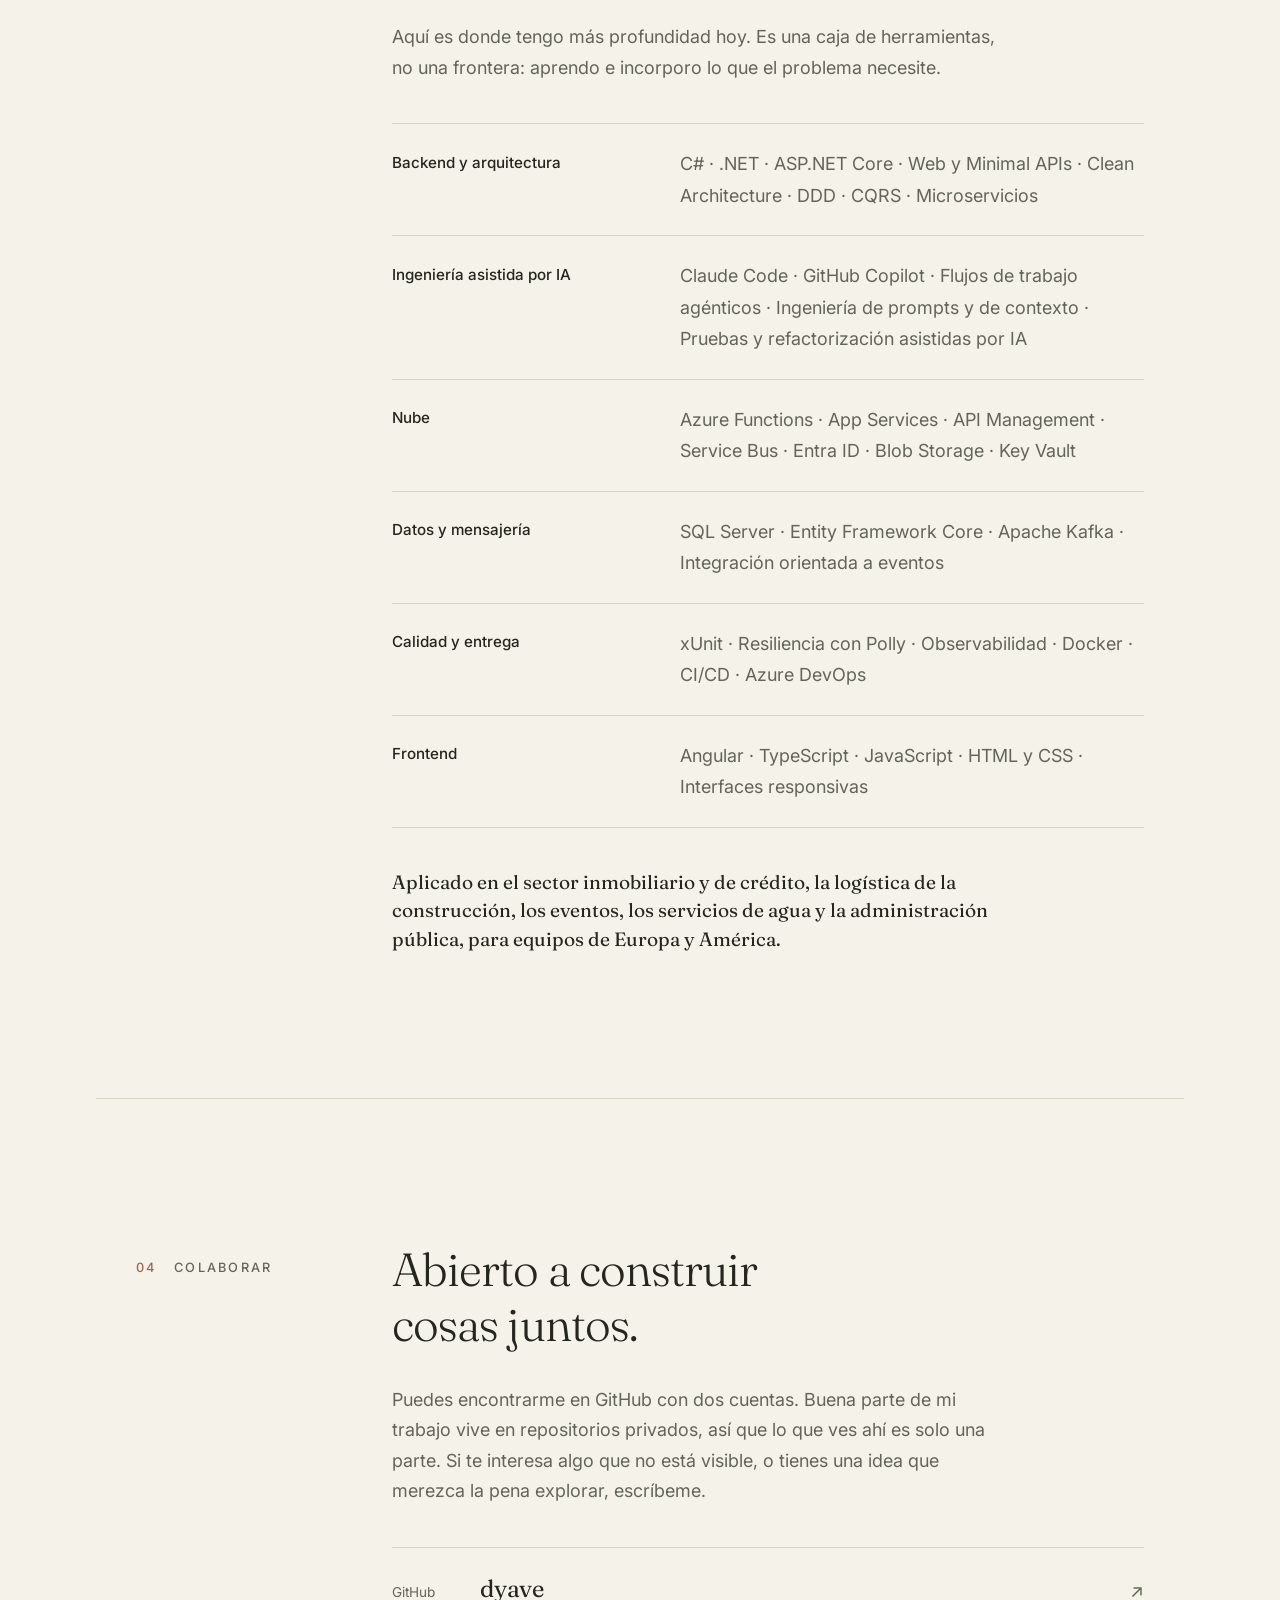
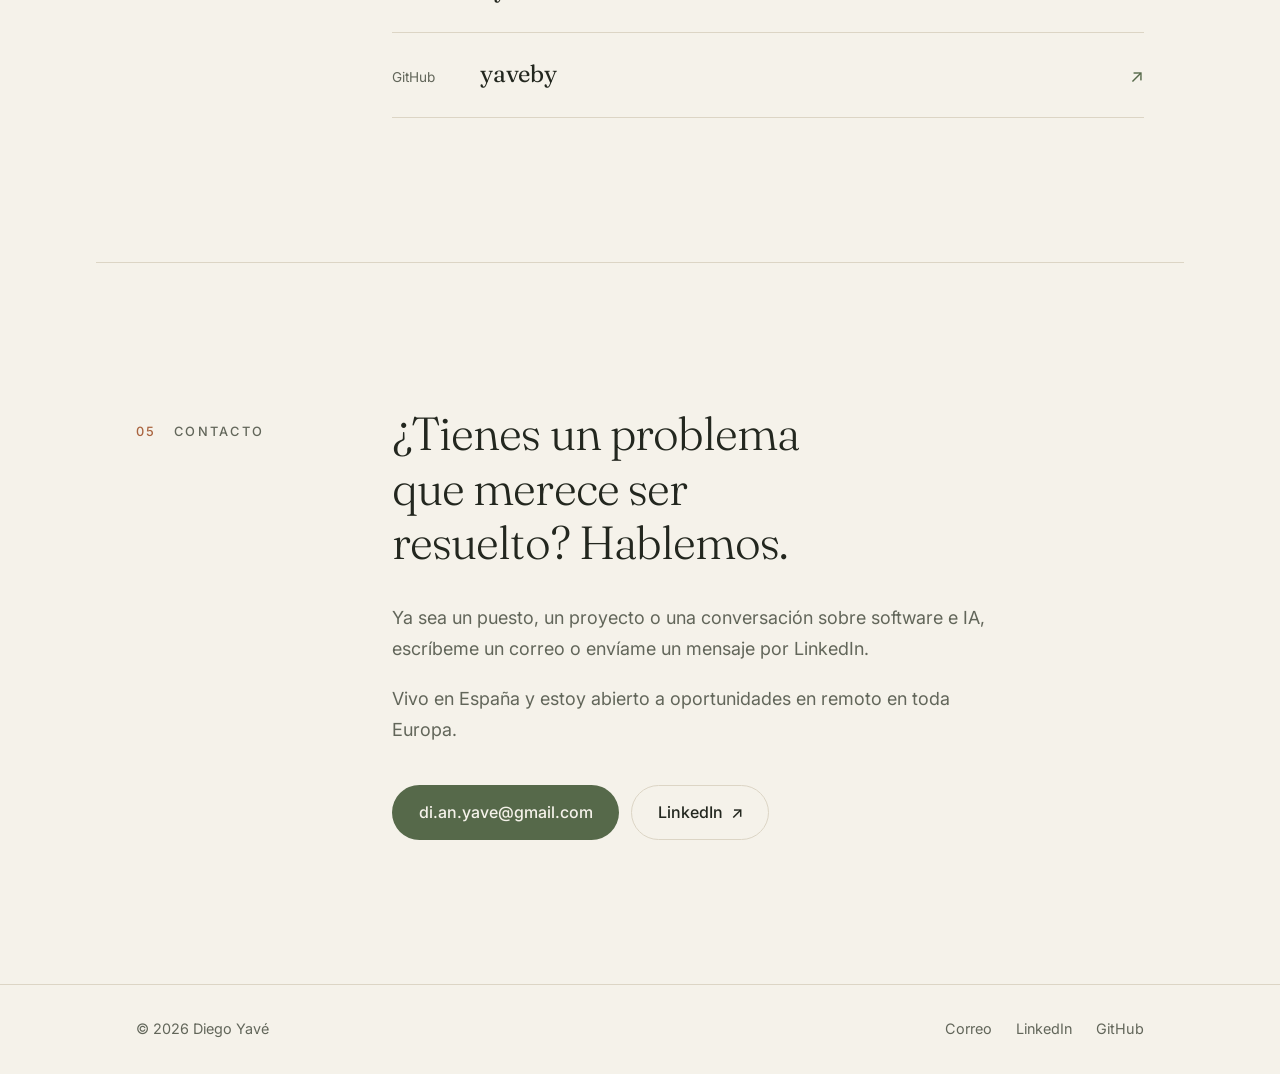
==== commit ef1d7507: "Remove citizenship mention from contact section Co-Authored-By: Claude Fable 5.2 <noreply@anthropic." ====
--- a/es/index.html
+++ b/es/index.html
@@ -210,7 +210,7 @@
           escríbeme un correo o envíame un mensaje por LinkedIn.
         </p>
         <p class="reveal">
-          Vivo en España, soy ciudadano español y de la UE, y estoy abierto a oportunidades en remoto en toda Europa.
+          Vivo en España y estoy abierto a oportunidades en remoto en toda Europa.
         </p>
         <div class="actions reveal">
           <a class="btn btn-solid" href="mailto:di.an.yave@gmail.com">di.an.yave@gmail.com</a>
